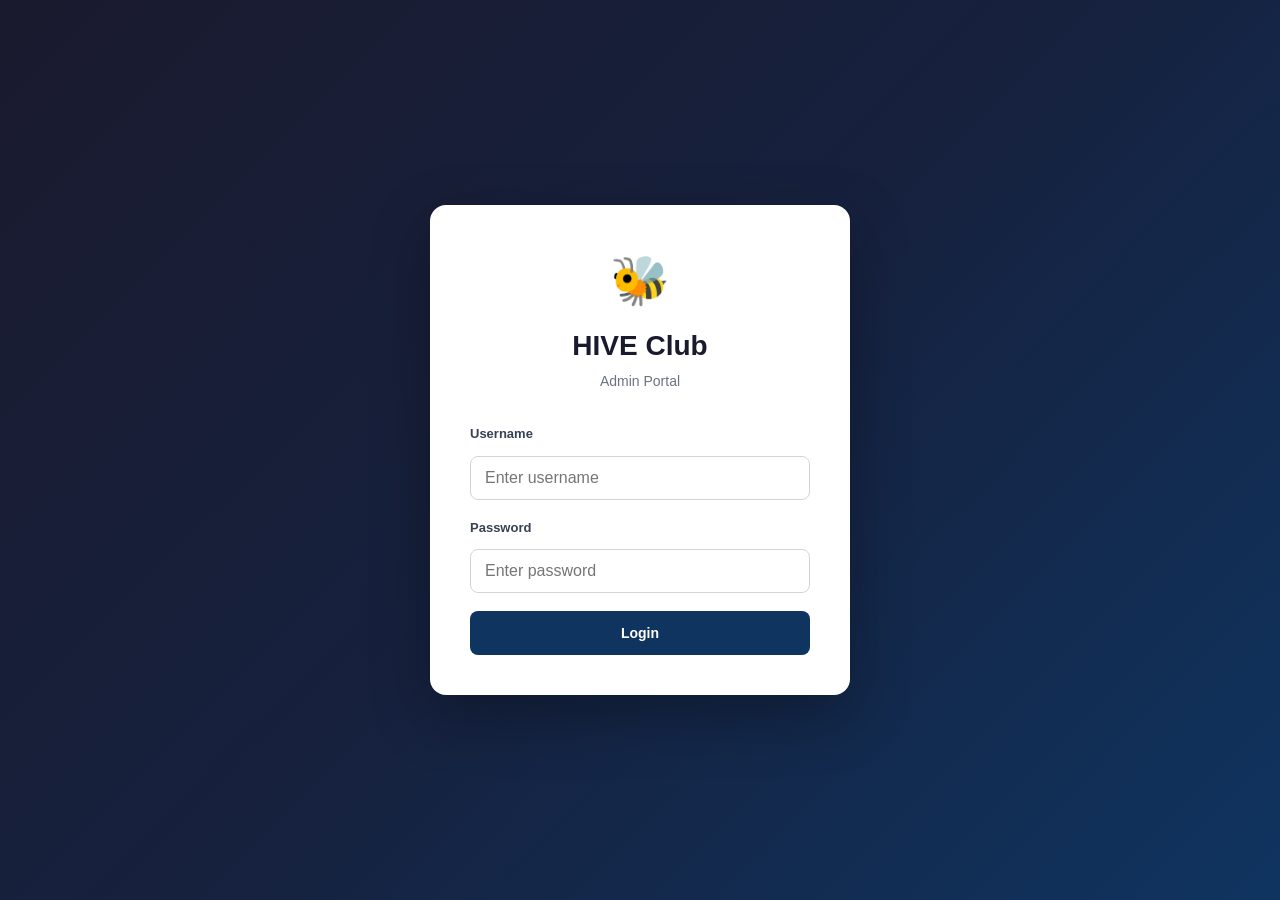
==== index.html @ 85edf95f "Add HIVE Club loyalty admin app with hours-based points multiplier and mobile responsiveness Agent-L" ====
<!DOCTYPE html>
<html lang="en">
<head>
    <meta charset="UTF-8">
    <meta name="viewport" content="width=device-width, initial-scale=1.0">
    <title>HIVE Club — Admin Login</title>
    <link rel="stylesheet" href="style.css">
</head>
<body class="login-page">
    <div class="login-wrapper">
        <div class="login-card">
            <div class="login-logo">
                <div class="logo-icon">🐝</div>
                <h1 class="login-title">HIVE Club</h1>
                <p class="login-subtitle">Admin Portal</p>
            </div>
            <form id="loginForm" class="login-form" onsubmit="handleLogin(event)">
                <div class="form-group">
                    <label for="username">Username</label>
                    <input type="text" id="username" name="username" placeholder="Enter username" autocomplete="username" required>
                </div>
                <div class="form-group">
                    <label for="password">Password</label>
                    <input type="password" id="password" name="password" placeholder="Enter password" autocomplete="current-password" required>
                </div>
                <div id="loginError" class="login-error" style="display:none;">
                    Invalid username or password.
                </div>
                <button type="submit" class="btn btn-primary btn-full">Login</button>
            </form>
        </div>
    </div>

    <script>
        const ADMIN_CREDENTIALS = {
            username: 'hive4',
            password: 'hive2026'
        };

        function handleLogin(event) {
            event.preventDefault();
            const username = document.getElementById('username').value.trim();
            const password = document.getElementById('password').value;
            const errorEl = document.getElementById('loginError');

            if (username === ADMIN_CREDENTIALS.username && password === ADMIN_CREDENTIALS.password) {
                sessionStorage.setItem('hiveAdmin', 'true');
                window.location.href = 'loyalty-admin.html';
            } else {
                errorEl.style.display = 'block';
                document.getElementById('password').value = '';
            }
        }

        // Redirect if already logged in
        if (sessionStorage.getItem('hiveAdmin') === 'true') {
            window.location.href = 'loyalty-admin.html';
        }
    </script>
</body>
</html>
---- style.css ----
/* ─── Reset & Base ────────────────────────────────────────────────────────── */
*, *::before, *::after { box-sizing: border-box; margin: 0; padding: 0; }

html { font-size: 16px; }

body {
  font-family: -apple-system, BlinkMacSystemFont, 'Segoe UI', Roboto, Oxygen, sans-serif;
  background: #f0f2f5;
  color: #1a1a2e;
  min-height: 100vh;
  line-height: 1.5;
}

/* ─── Login Page ──────────────────────────────────────────────────────────── */
.login-page {
  display: flex;
  align-items: center;
  justify-content: center;
  background: linear-gradient(135deg, #1a1a2e 0%, #16213e 50%, #0f3460 100%);
  min-height: 100vh;
  padding: 20px;
}

.login-wrapper {
  width: 100%;
  max-width: 420px;
}

.login-card {
  background: #fff;
  border-radius: 16px;
  padding: 40px;
  box-shadow: 0 20px 60px rgba(0,0,0,0.3);
}

.login-logo {
  text-align: center;
  margin-bottom: 32px;
}

.logo-icon {
  font-size: 48px;
  margin-bottom: 8px;
}

.login-title {
  font-size: 28px;
  font-weight: 700;
  color: #1a1a2e;
}

.login-subtitle {
  font-size: 14px;
  color: #6b7280;
  margin-top: 4px;
}

.login-form .form-group {
  margin-bottom: 18px;
}

.login-form label {
  display: block;
  font-size: 14px;
  font-weight: 600;
  color: #374151;
  margin-bottom: 6px;
}

.login-error {
  background: #fef2f2;
  color: #dc2626;
  border: 1px solid #fca5a5;
  border-radius: 8px;
  padding: 10px 14px;
  font-size: 14px;
  margin-bottom: 16px;
}

/* ─── Admin Header ────────────────────────────────────────────────────────── */
.admin-header {
  background: #1a1a2e;
  color: #fff;
  padding: 0 24px;
  height: 64px;
  display: flex;
  align-items: center;
  position: sticky;
  top: 0;
  z-index: 100;
  box-shadow: 0 2px 8px rgba(0,0,0,0.2);
}

.header-inner {
  width: 100%;
  max-width: 1400px;
  margin: 0 auto;
  display: flex;
  align-items: center;
  justify-content: space-between;
  gap: 16px;
}

.header-brand {
  display: flex;
  align-items: center;
  gap: 10px;
  white-space: nowrap;
}

.brand-icon { font-size: 24px; }
.brand-name { font-size: 18px; font-weight: 700; }
.brand-sub  { font-size: 13px; color: #9ca3af; }

.header-actions {
  display: flex;
  align-items: center;
  gap: 12px;
  flex: 1;
  justify-content: flex-end;
}

/* ─── Admin Main ──────────────────────────────────────────────────────────── */
.admin-page { background: #f0f2f5; }

.admin-main {
  max-width: 1400px;
  margin: 0 auto;
  padding: 28px 24px 60px;
}

/* ─── Stats Row ───────────────────────────────────────────────────────────── */
.stats-row {
  display: grid;
  grid-template-columns: repeat(4, 1fr);
  gap: 16px;
  margin-bottom: 28px;
}

.stat-card {
  background: #fff;
  border-radius: 12px;
  padding: 20px 24px;
  text-align: center;
  box-shadow: 0 1px 4px rgba(0,0,0,0.08);
  border: 1px solid #e5e7eb;
}

.stat-value {
  font-size: 28px;
  font-weight: 700;
  color: #0f3460;
  line-height: 1;
  margin-bottom: 6px;
}

.stat-label {
  font-size: 13px;
  color: #6b7280;
  font-weight: 500;
}

/* ─── Tab Navigation ─────────────────────────────────────────────────────── */
.tab-nav {
  display: flex;
  gap: 4px;
  margin-bottom: 20px;
  background: #fff;
  border-radius: 10px;
  padding: 4px;
  box-shadow: 0 1px 4px rgba(0,0,0,0.06);
  flex-wrap: wrap;
}

.tab-btn {
  flex: 1;
  min-width: 100px;
  padding: 10px 18px;
  border: none;
  background: transparent;
  border-radius: 8px;
  font-size: 14px;
  font-weight: 600;
  color: #6b7280;
  cursor: pointer;
  transition: all 0.15s;
  min-height: 44px;
}

.tab-btn:hover { background: #f3f4f6; color: #1a1a2e; }
.tab-btn.active { background: #0f3460; color: #fff; }

/* ─── Tab Content ─────────────────────────────────────────────────────────── */
.tab-content { display: none; }
.tab-content.active { display: block; }

/* ─── Section Header ─────────────────────────────────────────────────────── */
.section-header {
  display: flex;
  align-items: center;
  justify-content: space-between;
  margin-bottom: 20px;
  flex-wrap: wrap;
  gap: 12px;
}

.section-header h2 {
  font-size: 20px;
  font-weight: 700;
  color: #1a1a2e;
}

/* ─── Player Cards Grid ──────────────────────────────────────────────────── */
.players-grid {
  display: grid;
  grid-template-columns: repeat(3, 1fr);
  gap: 16px;
}

.player-card {
  background: #fff;
  border-radius: 12px;
  padding: 20px;
  display: flex;
  flex-direction: column;
  align-items: center;
  gap: 12px;
  box-shadow: 0 1px 4px rgba(0,0,0,0.08);
  border: 1px solid #e5e7eb;
  text-align: center;
  transition: box-shadow 0.15s;
}

.player-card:hover { box-shadow: 0 4px 16px rgba(0,0,0,0.12); }

.player-avatar {
  width: 72px;
  height: 72px;
  border-radius: 50%;
  background: linear-gradient(135deg, #0f3460, #e94560);
  color: #fff;
  font-size: 22px;
  font-weight: 700;
  display: flex;
  align-items: center;
  justify-content: center;
}

.player-info { width: 100%; }
.player-name  { font-size: 16px; font-weight: 700; color: #1a1a2e; margin-bottom: 2px; }
.player-phone { font-size: 13px; color: #6b7280; margin-bottom: 6px; }

.player-points {
  text-align: center;
}

.points-value {
  font-size: 28px;
  font-weight: 800;
  color: #0f3460;
  line-height: 1;
}

.points-label { font-size: 12px; color: #9ca3af; text-transform: uppercase; letter-spacing: 0.05em; }

.player-actions {
  display: flex;
  gap: 8px;
  flex-wrap: wrap;
  justify-content: center;
  width: 100%;
}

/* ─── Form Card ───────────────────────────────────────────────────────────── */
.form-card {
  background: #fff;
  border-radius: 12px;
  padding: 28px 32px;
  max-width: 680px;
  box-shadow: 0 1px 4px rgba(0,0,0,0.08);
  border: 1px solid #e5e7eb;
}

.form-card h2 {
  font-size: 20px;
  font-weight: 700;
  margin-bottom: 24px;
  color: #1a1a2e;
}

.form-row {
  display: grid;
  grid-template-columns: 1fr 1fr;
  gap: 16px;
  margin-bottom: 4px;
}

/* ─── Form Shared ─────────────────────────────────────────────────────────── */
.form-group {
  display: flex;
  flex-direction: column;
  gap: 6px;
  margin-bottom: 16px;
}

.form-group label {
  font-size: 13px;
  font-weight: 600;
  color: #374151;
}

input[type="text"],
input[type="tel"],
input[type="email"],
input[type="password"],
input[type="number"],
select,
textarea {
  width: 100%;
  min-height: 44px;
  padding: 10px 14px;
  border: 1.5px solid #d1d5db;
  border-radius: 8px;
  font-size: 16px;
  color: #1a1a2e;
  background: #fff;
  transition: border-color 0.15s, box-shadow 0.15s;
  -webkit-appearance: none;
  appearance: none;
}

input:focus, select:focus, textarea:focus {
  outline: none;
  border-color: #0f3460;
  box-shadow: 0 0 0 3px rgba(15,52,96,0.12);
}

select {
  background-image: url("data:image/svg+xml,%3Csvg xmlns='http://www.w3.org/2000/svg' width='12' height='8' viewBox='0 0 12 8'%3E%3Cpath d='M1 1l5 5 5-5' stroke='%236b7280' stroke-width='1.5' fill='none' stroke-linecap='round'/%3E%3C/svg%3E");
  background-repeat: no-repeat;
  background-position: right 12px center;
  padding-right: 36px;
}

/* ─── Buttons ─────────────────────────────────────────────────────────────── */
.btn {
  display: inline-flex;
  align-items: center;
  justify-content: center;
  min-height: 44px;
  min-width: 44px;
  padding: 10px 20px;
  border: none;
  border-radius: 8px;
  font-size: 14px;
  font-weight: 600;
  cursor: pointer;
  transition: all 0.15s;
  text-decoration: none;
  white-space: nowrap;
}

.btn-primary   { background: #0f3460; color: #fff; }
.btn-primary:hover { background: #0a2540; }

.btn-outline   { background: transparent; border: 1.5px solid #d1d5db; color: #374151; }
.btn-outline:hover { background: #f9fafb; border-color: #9ca3af; }

.btn-danger    { background: #dc2626; color: #fff; }
.btn-danger:hover { background: #b91c1c; }

.btn-sm        { min-height: 36px; padding: 6px 14px; font-size: 13px; }

.btn-full      { width: 100%; }

/* ─── Badges ──────────────────────────────────────────────────────────────── */
.badge {
  display: inline-block;
  padding: 3px 10px;
  border-radius: 99px;
  font-size: 12px;
  font-weight: 600;
  text-transform: uppercase;
  letter-spacing: 0.04em;
}

.badge-member     { background: #dbeafe; color: #1d4ed8; }
.badge-non-member { background: #f3f4f6; color: #6b7280; }

/* ─── Search Input ────────────────────────────────────────────────────────── */
.search-input {
  min-height: 40px;
  padding: 8px 14px;
  border: 1.5px solid rgba(255,255,255,0.25);
  border-radius: 8px;
  font-size: 14px;
  background: rgba(255,255,255,0.1);
  color: #fff;
  min-width: 200px;
  flex-basis: 200px;
}

.search-input::placeholder { color: rgba(255,255,255,0.5); }
.search-input:focus { outline: none; border-color: rgba(255,255,255,0.6); background: rgba(255,255,255,0.15); }

/* ─── Tables ──────────────────────────────────────────────────────────────── */
.table-scroll {
  overflow-x: auto;
  -webkit-overflow-scrolling: touch;
  border-radius: 10px;
  border: 1px solid #e5e7eb;
}

.coupon-table {
  width: 100%;
  border-collapse: collapse;
  background: #fff;
  font-size: 14px;
}

.coupon-table th {
  background: #f9fafb;
  padding: 12px 16px;
  text-align: left;
  font-weight: 600;
  color: #374151;
  border-bottom: 1px solid #e5e7eb;
  white-space: nowrap;
}

.coupon-table td {
  padding: 12px 16px;
  border-bottom: 1px solid #f3f4f6;
  color: #1a1a2e;
}

.coupon-table tr:last-child td { border-bottom: none; }
.coupon-table tr:hover td { background: #f9fafb; }

.empty-cell { text-align: center; color: #9ca3af; padding: 24px !important; }

/* ─── Modals ──────────────────────────────────────────────────────────────── */
.modal-overlay {
  position: fixed;
  inset: 0;
  background: rgba(0,0,0,0.5);
  display: flex;
  align-items: center;
  justify-content: center;
  z-index: 200;
  padding: 16px;
  overflow-y: auto;
}

.modal {
  background: #fff;
  border-radius: 16px;
  width: 100%;
  max-width: 480px;
  max-height: 90vh;
  overflow-y: auto;
  box-shadow: 0 20px 60px rgba(0,0,0,0.3);
}

.modal-wide { max-width: 720px; }

.modal-header {
  display: flex;
  align-items: center;
  justify-content: space-between;
  padding: 20px 24px 16px;
  border-bottom: 1px solid #e5e7eb;
  position: sticky;
  top: 0;
  background: #fff;
  z-index: 1;
}

.modal-header h3 { font-size: 18px; font-weight: 700; color: #1a1a2e; }

.modal-close {
  background: #f3f4f6;
  border: none;
  border-radius: 6px;
  width: 32px;
  height: 32px;
  font-size: 16px;
  cursor: pointer;
  display: flex;
  align-items: center;
  justify-content: center;
  color: #6b7280;
  transition: background 0.15s;
  min-height: unset;
  min-width: unset;
}

.modal-close:hover { background: #e5e7eb; }

.modal-body { padding: 24px; }

.modal-player-name {
  font-size: 14px;
  color: #6b7280;
  margin-bottom: 20px;
  padding: 10px 14px;
  background: #f9fafb;
  border-radius: 8px;
}

.modal-actions {
  display: flex;
  gap: 10px;
  justify-content: flex-end;
  flex-wrap: wrap;
}

/* ─── Points Preview ─────────────────────────────────────────────────────── */
.points-preview {
  display: flex;
  align-items: center;
  justify-content: space-between;
  background: #eff6ff;
  border: 1.5px solid #bfdbfe;
  border-radius: 10px;
  padding: 14px 18px;
  margin-bottom: 16px;
}

.preview-label { font-size: 14px; font-weight: 600; color: #1d4ed8; }
.preview-value { font-size: 24px; font-weight: 800; color: #1d4ed8; }

/* ─── Player Detail ──────────────────────────────────────────────────────── */
.detail-header {
  display: flex;
  align-items: flex-start;
  gap: 20px;
  margin-bottom: 24px;
  flex-wrap: wrap;
}

.detail-avatar {
  width: 80px;
  height: 80px;
  border-radius: 50%;
  background: linear-gradient(135deg, #0f3460, #e94560);
  color: #fff;
  font-size: 26px;
  font-weight: 700;
  display: flex;
  align-items: center;
  justify-content: center;
  flex-shrink: 0;
}

.detail-meta { flex: 1; min-width: 0; }
.detail-meta h2 { font-size: 20px; margin-bottom: 4px; }
.detail-meta p  { font-size: 14px; color: #6b7280; margin-bottom: 4px; }

.detail-points { text-align: right; }
.big-points { font-size: 36px; font-weight: 800; color: #0f3460; line-height: 1; }

.history-title { font-size: 15px; font-weight: 700; color: #374151; margin-bottom: 12px; }

/* ─── Misc ────────────────────────────────────────────────────────────────── */
.empty-msg {
  text-align: center;
  color: #9ca3af;
  padding: 40px;
  background: #fff;
  border-radius: 12px;
  border: 1px dashed #e5e7eb;
  font-size: 15px;
}

/* ─── Legacy dashboard styles ────────────────────────────────────────────── */
.container {
  max-width: 1200px;
  margin: 0 auto;
  padding: 0 15px;
}

.header {
  background: #f8f9fa;
  padding: 20px;
  text-align: center;
}

.footer {
  background: #343a40;
  color: white;
  padding: 10px;
  text-align: center;
}

/* ═══════════════════════════════════════════════════════════════════════════
   RESPONSIVE MEDIA QUERIES
   ═══════════════════════════════════════════════════════════════════════════ */

/* ─── 1024px — Tablet Landscape ──────────────────────────────────────────── */
@media (max-width: 1024px) {
  .players-grid {
    grid-template-columns: repeat(2, 1fr);
  }

  .stats-row {
    grid-template-columns: repeat(2, 1fr);
  }

  .admin-main {
    padding: 20px 20px 50px;
  }

  .detail-avatar { width: 64px; height: 64px; font-size: 20px; }
  .big-points { font-size: 28px; }
}

/* ─── 768px — Tablet Portrait ────────────────────────────────────────────── */
@media (max-width: 768px) {
  .players-grid {
    grid-template-columns: repeat(2, 1fr);
    gap: 12px;
  }

  .stats-row {
    grid-template-columns: repeat(2, 1fr);
    gap: 12px;
    margin-bottom: 20px;
  }

  .admin-main {
    padding: 16px 16px 48px;
  }

  .form-row {
    grid-template-columns: 1fr;
    gap: 0;
  }

  .form-card {
    padding: 20px;
    max-width: 100%;
  }

  .header-inner { flex-wrap: wrap; gap: 10px; }
  .header-actions { justify-content: flex-start; width: 100%; }
  .search-input { flex: 1; min-width: 0; }

  .admin-header { height: auto; padding: 12px 16px; }

  .modal { max-width: 90vw; }
  .modal-body { padding: 16px; }

  .section-header h2 { font-size: 18px; }
}

/* ─── 480px — Large Mobile ───────────────────────────────────────────────── */
@media (max-width: 480px) {
  .players-grid {
    grid-template-columns: 1fr;
    gap: 12px;
  }

  .stats-row {
    grid-template-columns: repeat(2, 1fr);
    gap: 10px;
  }

  .stat-card { padding: 14px 12px; }
  .stat-value { font-size: 22px; }
  .stat-label { font-size: 12px; }

  .login-card { padding: 28px 20px; }
  .login-title { font-size: 24px; }
  .logo-icon { font-size: 40px; }

  .admin-main { padding: 12px 12px 44px; }

  .brand-sub { display: none; }

  .tab-btn { font-size: 13px; padding: 9px 10px; }

  .form-card { padding: 16px; }

  .modal {
    max-width: 100%;
    width: 100%;
    border-radius: 16px 16px 0 0;
    margin-top: auto;
    max-height: 95vh;
  }

  .modal-overlay {
    align-items: flex-end;
    padding: 0;
  }

  .modal-header { padding: 16px 16px 12px; }
  .modal-body   { padding: 14px 16px 24px; }

  .modal-actions { flex-direction: column-reverse; }
  .modal-actions .btn { width: 100%; }

  .player-card { padding: 16px 12px; }
  .player-avatar { width: 56px; height: 56px; font-size: 18px; }
  .points-value { font-size: 24px; }

  .btn { min-height: 44px; }
  .btn-full { width: 100%; }

  input[type="text"],
  input[type="tel"],
  input[type="email"],
  input[type="password"],
  input[type="number"],
  select {
    font-size: 16px; /* prevent iOS zoom */
    padding: 12px 14px;
    min-height: 48px;
  }

  .section-header {
    flex-direction: column;
    align-items: flex-start;
  }

  .section-header .btn { width: 100%; justify-content: center; }

  .header-actions { flex-direction: column; align-items: stretch; }
  .header-actions .btn { width: 100%; }

  .coupon-table th,
  .coupon-table td { padding: 10px 10px; font-size: 13px; }

  .detail-header { flex-direction: column; align-items: center; text-align: center; }
  .detail-meta { text-align: center; }
  .detail-points { text-align: center; }

  .form-group { margin-bottom: 14px; }
}

/* ─── 320px — Small Mobile ───────────────────────────────────────────────── */
@media (max-width: 320px) {
  .players-grid { grid-template-columns: 1fr; }
  .stats-row { grid-template-columns: 1fr; }
  .tab-nav { gap: 2px; }
  .tab-btn { font-size: 12px; padding: 8px 8px; min-width: 72px; }
  .login-card { padding: 20px 14px; }
  .brand-name { font-size: 15px; }
  .admin-main { padding: 10px 10px 40px; }

  .stat-value { font-size: 20px; }

  .coupon-table th,
  .coupon-table td { padding: 8px 8px; font-size: 12px; }
}
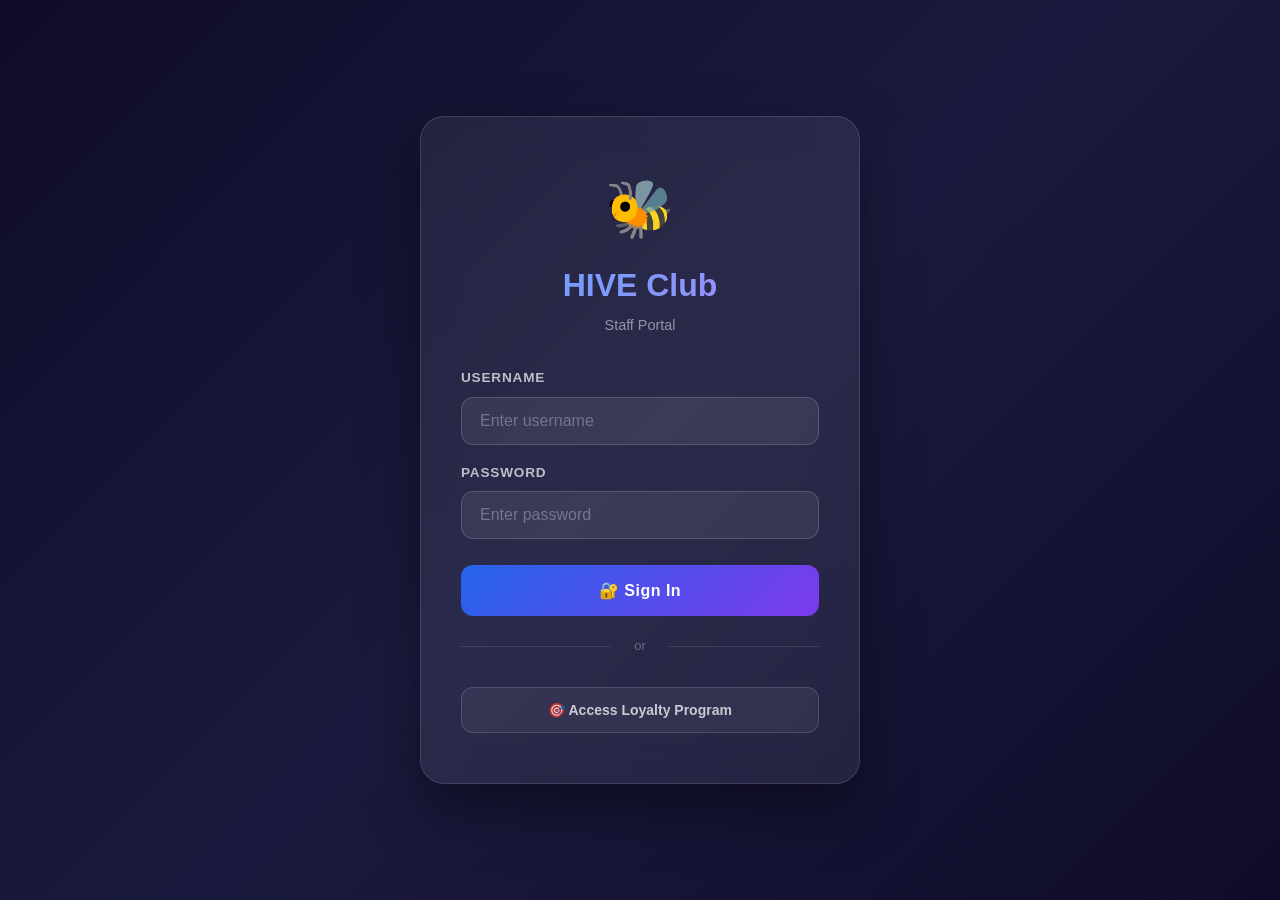
==== commit 6007b344: "Create complete HIVE Club loyalty application - index.html: Login page with hive4/hive2026 credentia" ====
--- a/index.html
+++ b/index.html
@@ -1,61 +1,235 @@
 <!DOCTYPE html>
 <html lang="en">
 <head>
-    <meta charset="UTF-8">
-    <meta name="viewport" content="width=device-width, initial-scale=1.0">
-    <title>HIVE Club — Admin Login</title>
-    <link rel="stylesheet" href="style.css">
+  <meta charset="UTF-8">
+  <meta name="viewport" content="width=device-width, initial-scale=1.0, maximum-scale=1.0">
+  <title>HIVE Club – Staff Login</title>
+  <link rel="stylesheet" href="style.css">
+  <style>
+    /* Login-specific styles */
+    .login-wrapper {
+      min-height: 100vh;
+      display: flex;
+      align-items: center;
+      justify-content: center;
+      padding: 20px;
+    }
+    .login-card {
+      background: rgba(255,255,255,0.07);
+      backdrop-filter: blur(20px);
+      border: 1px solid rgba(255,255,255,0.12);
+      border-radius: 24px;
+      padding: 50px 40px;
+      width: 100%;
+      max-width: 440px;
+      box-shadow: 0 25px 60px rgba(0,0,0,0.4);
+    }
+    .login-logo {
+      text-align: center;
+      margin-bottom: 32px;
+    }
+    .login-logo .hive-icon {
+      font-size: 56px;
+      display: block;
+      margin-bottom: 10px;
+    }
+    .login-logo h1 {
+      font-size: 2rem;
+      font-weight: 800;
+      background: linear-gradient(135deg, #60a5fa, #a78bfa);
+      -webkit-background-clip: text;
+      -webkit-text-fill-color: transparent;
+      background-clip: text;
+      margin: 0;
+    }
+    .login-logo p {
+      color: rgba(255,255,255,0.5);
+      font-size: 0.9rem;
+      margin-top: 6px;
+    }
+    .login-form .form-group {
+      margin-bottom: 18px;
+    }
+    .login-form label {
+      display: block;
+      color: rgba(255,255,255,0.7);
+      font-size: 0.85rem;
+      font-weight: 600;
+      margin-bottom: 8px;
+      text-transform: uppercase;
+      letter-spacing: 0.8px;
+    }
+    .login-form input {
+      width: 100%;
+      padding: 14px 18px;
+      background: rgba(255,255,255,0.08);
+      border: 1px solid rgba(255,255,255,0.15);
+      border-radius: 12px;
+      color: white;
+      font-size: 16px;
+      transition: border-color 0.2s, box-shadow 0.2s;
+      box-sizing: border-box;
+    }
+    .login-form input:focus {
+      outline: none;
+      border-color: #60a5fa;
+      box-shadow: 0 0 0 3px rgba(96,165,250,0.15);
+    }
+    .login-form input::placeholder {
+      color: rgba(255,255,255,0.3);
+    }
+    .btn-login {
+      width: 100%;
+      padding: 16px;
+      background: linear-gradient(135deg, #2563eb, #7c3aed);
+      color: white;
+      border: none;
+      border-radius: 12px;
+      font-size: 16px;
+      font-weight: 700;
+      cursor: pointer;
+      transition: opacity 0.2s, transform 0.15s;
+      margin-top: 8px;
+      letter-spacing: 0.5px;
+    }
+    .btn-login:hover { opacity: 0.92; transform: translateY(-1px); }
+    .btn-login:active { transform: translateY(0); }
+    .btn-loyalty-access {
+      width: 100%;
+      padding: 14px;
+      background: rgba(255,255,255,0.06);
+      color: rgba(255,255,255,0.75);
+      border: 1px solid rgba(255,255,255,0.15);
+      border-radius: 12px;
+      font-size: 14px;
+      font-weight: 600;
+      cursor: pointer;
+      transition: background 0.2s;
+      margin-top: 12px;
+    }
+    .btn-loyalty-access:hover { background: rgba(255,255,255,0.12); }
+    .error-msg {
+      display: none;
+      color: #f87171;
+      font-size: 13px;
+      margin-top: 10px;
+      padding: 10px 14px;
+      background: rgba(248,113,113,0.12);
+      border-radius: 8px;
+      border: 1px solid rgba(248,113,113,0.25);
+    }
+    .divider {
+      text-align: center;
+      margin: 20px 0;
+      color: rgba(255,255,255,0.3);
+      font-size: 13px;
+      position: relative;
+    }
+    .divider::before, .divider::after {
+      content: "";
+      position: absolute;
+      top: 50%;
+      width: 42%;
+      height: 1px;
+      background: rgba(255,255,255,0.12);
+    }
+    .divider::before { left: 0; }
+    .divider::after { right: 0; }
+    @media (max-width: 480px) {
+      .login-card {
+        padding: 36px 24px;
+        border-radius: 20px;
+      }
+    }
+  </style>
 </head>
-<body class="login-page">
-    <div class="login-wrapper">
-        <div class="login-card">
-            <div class="login-logo">
-                <div class="logo-icon">🐝</div>
-                <h1 class="login-title">HIVE Club</h1>
-                <p class="login-subtitle">Admin Portal</p>
-            </div>
-            <form id="loginForm" class="login-form" onsubmit="handleLogin(event)">
-                <div class="form-group">
-                    <label for="username">Username</label>
-                    <input type="text" id="username" name="username" placeholder="Enter username" autocomplete="username" required>
-                </div>
-                <div class="form-group">
-                    <label for="password">Password</label>
-                    <input type="password" id="password" name="password" placeholder="Enter password" autocomplete="current-password" required>
-                </div>
-                <div id="loginError" class="login-error" style="display:none;">
-                    Invalid username or password.
-                </div>
-                <button type="submit" class="btn btn-primary btn-full">Login</button>
-            </form>
+<body>
+  <div class="login-wrapper">
+    <div class="login-card">
+      <div class="login-logo">
+        <span class="hive-icon">🐝</span>
+        <h1>HIVE Club</h1>
+        <p>Staff Portal</p>
+      </div>
+
+      <form class="login-form" id="loginForm" onsubmit="handleAdminLogin(event)">
+        <div class="form-group">
+          <label for="username">Username</label>
+          <input type="text" id="username" placeholder="Enter username" autocomplete="username" required>
         </div>
+        <div class="form-group">
+          <label for="password">Password</label>
+          <input type="password" id="password" placeholder="Enter password" autocomplete="current-password" required>
+        </div>
+        <div class="error-msg" id="errorMessage"></div>
+        <button type="submit" class="btn-login">🔐 Sign In</button>
+      </form>
+
+      <div class="divider">or</div>
+      <button class="btn-loyalty-access" onclick="goToPublicLoyalty()">
+        🎯 Access Loyalty Program
+      </button>
     </div>
-
-    <script>
-        const ADMIN_CREDENTIALS = {
-            username: 'hive4',
-            password: 'hive2026'
-        };
-
-        function handleLogin(event) {
-            event.preventDefault();
-            const username = document.getElementById('username').value.trim();
-            const password = document.getElementById('password').value;
-            const errorEl = document.getElementById('loginError');
-
-            if (username === ADMIN_CREDENTIALS.username && password === ADMIN_CREDENTIALS.password) {
-                sessionStorage.setItem('hiveAdmin', 'true');
-                window.location.href = 'loyalty-admin.html';
-            } else {
-                errorEl.style.display = 'block';
-                document.getElementById('password').value = '';
-            }
-        }
-
-        // Redirect if already logged in
-        if (sessionStorage.getItem('hiveAdmin') === 'true') {
-            window.location.href = 'loyalty-admin.html';
-        }
-    </script>
+  </div>
+
+  <script>
+    const ADMIN_CREDENTIALS = {
+      "hive4": "hive2026"
+    };
+
+    const SESSION_TIMEOUT = 8 * 60 * 60 * 1000; // 8 hours
+
+    window.addEventListener("load", function () {
+      const token = sessionStorage.getItem("adminToken");
+      if (token && isTokenValid(token)) {
+        window.location.href = "dashboard-select.html";
+      }
+    });
+
+    function handleAdminLogin(event) {
+      event.preventDefault();
+      const username = document.getElementById("username").value.trim();
+      const password = document.getElementById("password").value;
+      const errorMsg = document.getElementById("errorMessage");
+
+      if (!username || !password) {
+        errorMsg.textContent = "❌ Please enter username and password";
+        errorMsg.style.display = "block";
+        return;
+      }
+
+      if (ADMIN_CREDENTIALS[username] === password) {
+        const token = generateToken(username);
+        sessionStorage.setItem("adminToken", token);
+        errorMsg.style.display = "none";
+        window.location.href = "dashboard-select.html";
+      } else {
+        errorMsg.textContent = "❌ Invalid username or password";
+        errorMsg.style.display = "block";
+        document.getElementById("password").value = "";
+        document.getElementById("password").focus();
+      }
+    }
+
+    function goToPublicLoyalty() {
+      sessionStorage.removeItem("adminToken");
+      window.location.href = "loyalty.html";
+    }
+
+    function generateToken(username) {
+      return btoa(username + ":" + Date.now());
+    }
+
+    function isTokenValid(token) {
+      try {
+        const data = atob(token);
+        const parts = data.split(":");
+        const timestamp = parseInt(parts[1]);
+        return (Date.now() - timestamp) < SESSION_TIMEOUT;
+      } catch (e) {
+        return false;
+      }
+    }
+  </script>
 </body>
 </html>
--- a/style.css
+++ b/style.css
@@ -1,756 +1,1160 @@
-/* ─── Reset & Base ────────────────────────────────────────────────────────── */
-*, *::before, *::after { box-sizing: border-box; margin: 0; padding: 0; }
-
-html { font-size: 16px; }
+/* ============================================================
+   HIVE Club – Global Styles
+   ============================================================ */
+
+/* ── Reset & Base ──────────────────────────────────────────── */
+*, *::before, *::after {
+  box-sizing: border-box;
+  margin: 0;
+  padding: 0;
+}
+
+html {
+  scroll-behavior: smooth;
+  -webkit-text-size-adjust: 100%;
+}
 
 body {
-  font-family: -apple-system, BlinkMacSystemFont, 'Segoe UI', Roboto, Oxygen, sans-serif;
-  background: #f0f2f5;
-  color: #1a1a2e;
+  font-family: -apple-system, BlinkMacSystemFont, "Segoe UI", Roboto, "Helvetica Neue", Arial, sans-serif;
+  background: linear-gradient(135deg, #0f0c29 0%, #1a1a3e 50%, #0f0c29 100%);
+  background-attachment: fixed;
+  color: #ffffff;
   min-height: 100vh;
   line-height: 1.5;
-}
-
-/* ─── Login Page ──────────────────────────────────────────────────────────── */
-.login-page {
-  display: flex;
-  align-items: center;
-  justify-content: center;
-  background: linear-gradient(135deg, #1a1a2e 0%, #16213e 50%, #0f3460 100%);
-  min-height: 100vh;
-  padding: 20px;
-}
-
-.login-wrapper {
-  width: 100%;
-  max-width: 420px;
-}
-
-.login-card {
-  background: #fff;
-  border-radius: 16px;
-  padding: 40px;
-  box-shadow: 0 20px 60px rgba(0,0,0,0.3);
-}
-
-.login-logo {
+  -webkit-font-smoothing: antialiased;
+}
+
+/* ── Container ─────────────────────────────────────────────── */
+.container {
+  max-width: 1100px;
+  margin: 0 auto;
+  padding: 40px 24px;
+}
+
+/* ── Typography ────────────────────────────────────────────── */
+h1 { font-size: 2.2rem; font-weight: 800; }
+h2 { font-size: 1.6rem; font-weight: 700; }
+h3 { font-size: 1.2rem; font-weight: 600; }
+h4 { font-size: 1rem;   font-weight: 600; }
+
+/* ── Loading text ──────────────────────────────────────────── */
+.loading-text {
+  color: rgba(255,255,255,0.4);
   text-align: center;
-  margin-bottom: 32px;
-}
-
-.logo-icon {
-  font-size: 48px;
-  margin-bottom: 8px;
-}
-
-.login-title {
-  font-size: 28px;
-  font-weight: 700;
-  color: #1a1a2e;
-}
-
-.login-subtitle {
-  font-size: 14px;
-  color: #6b7280;
-  margin-top: 4px;
-}
-
-.login-form .form-group {
-  margin-bottom: 18px;
-}
-
-.login-form label {
-  display: block;
-  font-size: 14px;
-  font-weight: 600;
-  color: #374151;
-  margin-bottom: 6px;
-}
-
-.login-error {
-  background: #fef2f2;
-  color: #dc2626;
-  border: 1px solid #fca5a5;
-  border-radius: 8px;
-  padding: 10px 14px;
-  font-size: 14px;
-  margin-bottom: 16px;
-}
-
-/* ─── Admin Header ────────────────────────────────────────────────────────── */
-.admin-header {
-  background: #1a1a2e;
-  color: #fff;
-  padding: 0 24px;
-  height: 64px;
-  display: flex;
-  align-items: center;
+  padding: 24px;
+  font-size: 0.95rem;
+}
+
+/* ============================================================
+   HEADERS
+   ============================================================ */
+
+.admin-header,
+.loyalty-header {
+  background: rgba(255,255,255,0.05);
+  border-bottom: 1px solid rgba(255,255,255,0.1);
+  backdrop-filter: blur(12px);
   position: sticky;
   top: 0;
   z-index: 100;
-  box-shadow: 0 2px 8px rgba(0,0,0,0.2);
-}
-
-.header-inner {
-  width: 100%;
-  max-width: 1400px;
+}
+
+.admin-header-inner,
+.loyalty-header-inner {
+  max-width: 1100px;
   margin: 0 auto;
+  padding: 14px 24px;
   display: flex;
   align-items: center;
   justify-content: space-between;
   gap: 16px;
 }
 
-.header-brand {
-  display: flex;
-  align-items: center;
-  gap: 10px;
+.admin-header-left,
+.loyalty-header-brand {
+  display: flex;
+  align-items: center;
+  gap: 12px;
+}
+
+.admin-header-left h1,
+.loyalty-header-brand h1 {
+  font-size: 1.4rem;
+  font-weight: 800;
+  background: linear-gradient(135deg, #60a5fa, #a78bfa);
+  -webkit-background-clip: text;
+  -webkit-text-fill-color: transparent;
+  background-clip: text;
+}
+
+.btn-logout-sm,
+.btn-admin-login {
+  padding: 9px 18px;
+  background: rgba(255,255,255,0.08);
+  color: rgba(255,255,255,0.8);
+  border: 1px solid rgba(255,255,255,0.15);
+  border-radius: 10px;
+  font-size: 13px;
+  font-weight: 600;
+  cursor: pointer;
+  transition: background 0.2s;
   white-space: nowrap;
 }
 
-.brand-icon { font-size: 24px; }
-.brand-name { font-size: 18px; font-weight: 700; }
-.brand-sub  { font-size: 13px; color: #9ca3af; }
-
-.header-actions {
-  display: flex;
-  align-items: center;
-  gap: 12px;
-  flex: 1;
-  justify-content: flex-end;
-}
-
-/* ─── Admin Main ──────────────────────────────────────────────────────────── */
-.admin-page { background: #f0f2f5; }
-
-.admin-main {
-  max-width: 1400px;
-  margin: 0 auto;
-  padding: 28px 24px 60px;
-}
-
-/* ─── Stats Row ───────────────────────────────────────────────────────────── */
-.stats-row {
+.btn-logout-sm:hover,
+.btn-admin-login:hover {
+  background: rgba(255,255,255,0.15);
+}
+
+/* ============================================================
+   SECTION CARDS
+   ============================================================ */
+
+.section-card {
+  background: rgba(255,255,255,0.05);
+  border: 1px solid rgba(255,255,255,0.1);
+  border-radius: 20px;
+  padding: 30px 28px;
+  margin-bottom: 28px;
+}
+
+.section-title {
+  font-size: 1.3rem;
+  font-weight: 700;
+  margin-bottom: 22px;
+  color: #e2e8f0;
+}
+
+.section-title-row {
+  display: flex;
+  align-items: center;
+  justify-content: space-between;
+  gap: 16px;
+  margin-bottom: 22px;
+  flex-wrap: wrap;
+}
+
+.section-title-row .section-title {
+  margin-bottom: 0;
+}
+
+/* ============================================================
+   STATS DASHBOARD
+   ============================================================ */
+
+.stats-dashboard {
   display: grid;
   grid-template-columns: repeat(4, 1fr);
   gap: 16px;
   margin-bottom: 28px;
 }
 
-.stat-card {
-  background: #fff;
+.stat-card-dash {
+  background: rgba(255,255,255,0.06);
+  border: 1px solid rgba(255,255,255,0.1);
+  border-radius: 16px;
+  padding: 22px 18px;
+  text-align: center;
+}
+
+.stat-icon { font-size: 28px; margin-bottom: 8px; }
+.stat-label { font-size: 0.75rem; color: rgba(255,255,255,0.5); text-transform: uppercase; letter-spacing: 0.8px; margin-bottom: 4px; }
+.stat-value { font-size: 2rem; font-weight: 800; color: #60a5fa; }
+
+/* ============================================================
+   FORMS & INPUTS
+   ============================================================ */
+
+.form-input,
+.form-select,
+.search-input {
+  padding: 13px 16px;
+  background: rgba(255,255,255,0.08);
+  border: 1px solid rgba(255,255,255,0.15);
   border-radius: 12px;
-  padding: 20px 24px;
-  text-align: center;
-  box-shadow: 0 1px 4px rgba(0,0,0,0.08);
-  border: 1px solid #e5e7eb;
-}
-
-.stat-value {
-  font-size: 28px;
+  color: white;
+  font-size: 15px;
+  transition: border-color 0.2s, box-shadow 0.2s;
+  min-height: 46px;
+}
+
+.form-input:focus,
+.form-select:focus,
+.search-input:focus {
+  outline: none;
+  border-color: #60a5fa;
+  box-shadow: 0 0 0 3px rgba(96,165,250,0.15);
+}
+
+.form-input::placeholder,
+.search-input::placeholder {
+  color: rgba(255,255,255,0.35);
+}
+
+.form-select option {
+  background: #1a1a3e;
+  color: white;
+}
+
+/* ── Add Player Form ────────────────────────────────────────── */
+.add-player-form {
+  display: flex;
+  gap: 12px;
+  flex-wrap: wrap;
+}
+
+.add-player-form .form-input {
+  flex: 1;
+  min-width: 200px;
+}
+
+/* ── Search Box ─────────────────────────────────────────────── */
+.search-section {
+  margin-bottom: 28px;
+}
+
+.search-box {
+  display: flex;
+  gap: 12px;
+  align-items: stretch;
+}
+
+.search-input {
+  flex: 1;
+}
+
+/* ── Buttons ────────────────────────────────────────────────── */
+button {
+  cursor: pointer;
+  font-family: inherit;
+  transition: opacity 0.2s, transform 0.15s, background 0.2s;
+}
+
+.btn-add-player,
+.search-btn {
+  padding: 13px 24px;
+  background: linear-gradient(135deg, #2563eb, #7c3aed);
+  color: white;
+  border: none;
+  border-radius: 12px;
+  font-size: 15px;
   font-weight: 700;
-  color: #0f3460;
-  line-height: 1;
-  margin-bottom: 6px;
-}
-
-.stat-label {
-  font-size: 13px;
-  color: #6b7280;
-  font-weight: 500;
-}
-
-/* ─── Tab Navigation ─────────────────────────────────────────────────────── */
-.tab-nav {
-  display: flex;
-  gap: 4px;
-  margin-bottom: 20px;
-  background: #fff;
-  border-radius: 10px;
-  padding: 4px;
-  box-shadow: 0 1px 4px rgba(0,0,0,0.06);
-  flex-wrap: wrap;
-}
-
-.tab-btn {
-  flex: 1;
-  min-width: 100px;
-  padding: 10px 18px;
-  border: none;
-  background: transparent;
-  border-radius: 8px;
-  font-size: 14px;
-  font-weight: 600;
-  color: #6b7280;
-  cursor: pointer;
-  transition: all 0.15s;
-  min-height: 44px;
-}
-
-.tab-btn:hover { background: #f3f4f6; color: #1a1a2e; }
-.tab-btn.active { background: #0f3460; color: #fff; }
-
-/* ─── Tab Content ─────────────────────────────────────────────────────────── */
-.tab-content { display: none; }
-.tab-content.active { display: block; }
-
-/* ─── Section Header ─────────────────────────────────────────────────────── */
-.section-header {
-  display: flex;
-  align-items: center;
-  justify-content: space-between;
-  margin-bottom: 20px;
-  flex-wrap: wrap;
-  gap: 12px;
-}
-
-.section-header h2 {
-  font-size: 20px;
-  font-weight: 700;
-  color: #1a1a2e;
-}
-
-/* ─── Player Cards Grid ──────────────────────────────────────────────────── */
+  white-space: nowrap;
+  min-height: 46px;
+}
+
+.btn-add-player:hover,
+.search-btn:hover {
+  opacity: 0.88;
+  transform: translateY(-1px);
+}
+
+/* ============================================================
+   PLAYER CARDS – ADMIN
+   ============================================================ */
+
 .players-grid {
   display: grid;
   grid-template-columns: repeat(3, 1fr);
+  gap: 20px;
+}
+
+.player-card-admin {
+  background: rgba(255,255,255,0.06);
+  border: 1px solid rgba(255,255,255,0.1);
+  border-radius: 18px;
+  padding: 22px 18px;
+  display: flex;
+  flex-direction: column;
   gap: 16px;
-}
-
-.player-card {
-  background: #fff;
-  border-radius: 12px;
-  padding: 20px;
-  display: flex;
-  flex-direction: column;
-  align-items: center;
-  gap: 12px;
-  box-shadow: 0 1px 4px rgba(0,0,0,0.08);
-  border: 1px solid #e5e7eb;
-  text-align: center;
-  transition: box-shadow 0.15s;
-}
-
-.player-card:hover { box-shadow: 0 4px 16px rgba(0,0,0,0.12); }
-
-.player-avatar {
-  width: 72px;
-  height: 72px;
+  transition: border-color 0.2s;
+}
+
+.player-card-admin:hover {
+  border-color: rgba(96,165,250,0.3);
+}
+
+/* Top section with avatar + info */
+.player-card-top {
+  display: flex;
+  align-items: center;
+  gap: 14px;
+}
+
+.admin-avatar {
+  width: 54px;
+  height: 54px;
   border-radius: 50%;
-  background: linear-gradient(135deg, #0f3460, #e94560);
-  color: #fff;
-  font-size: 22px;
-  font-weight: 700;
+  object-fit: cover;
+  flex-shrink: 0;
+}
+
+.admin-avatar-placeholder {
+  width: 54px;
+  height: 54px;
+  border-radius: 50%;
+  background: linear-gradient(135deg, #2563eb, #7c3aed);
   display: flex;
   align-items: center;
   justify-content: center;
-}
-
-.player-info { width: 100%; }
-.player-name  { font-size: 16px; font-weight: 700; color: #1a1a2e; margin-bottom: 2px; }
-.player-phone { font-size: 13px; color: #6b7280; margin-bottom: 6px; }
-
-.player-points {
-  text-align: center;
-}
-
-.points-value {
-  font-size: 28px;
-  font-weight: 800;
-  color: #0f3460;
-  line-height: 1;
-}
-
-.points-label { font-size: 12px; color: #9ca3af; text-transform: uppercase; letter-spacing: 0.05em; }
-
-.player-actions {
-  display: flex;
-  gap: 8px;
-  flex-wrap: wrap;
-  justify-content: center;
-  width: 100%;
-}
-
-/* ─── Form Card ───────────────────────────────────────────────────────────── */
-.form-card {
-  background: #fff;
-  border-radius: 12px;
-  padding: 28px 32px;
-  max-width: 680px;
-  box-shadow: 0 1px 4px rgba(0,0,0,0.08);
-  border: 1px solid #e5e7eb;
-}
-
-.form-card h2 {
   font-size: 20px;
   font-weight: 700;
-  margin-bottom: 24px;
-  color: #1a1a2e;
-}
-
-.form-row {
-  display: grid;
-  grid-template-columns: 1fr 1fr;
-  gap: 16px;
-  margin-bottom: 4px;
-}
-
-/* ─── Form Shared ─────────────────────────────────────────────────────────── */
-.form-group {
+  flex-shrink: 0;
+}
+
+.player-card-info {
+  flex: 1;
+  min-width: 0;
+}
+
+.player-card-name {
+  font-size: 1rem;
+  font-weight: 700;
+  color: #e2e8f0;
+  white-space: nowrap;
+  overflow: hidden;
+  text-overflow: ellipsis;
+}
+
+.player-card-pts {
+  font-size: 0.9rem;
+  color: #60a5fa;
+  font-weight: 600;
+  margin-top: 2px;
+}
+
+.player-card-redeem {
+  font-size: 0.75rem;
+  color: rgba(255,255,255,0.45);
+  margin-top: 1px;
+}
+
+/* Points form inside admin card */
+.points-form {
   display: flex;
   flex-direction: column;
-  gap: 6px;
-  margin-bottom: 16px;
-}
-
-.form-group label {
+  gap: 10px;
+}
+
+.points-form-row {
+  display: flex;
+  gap: 10px;
+  flex-wrap: wrap;
+}
+
+.input-group {
+  display: flex;
+  flex-direction: column;
+  gap: 5px;
+  flex: 1;
+  min-width: 100px;
+}
+
+.input-group label {
+  font-size: 0.72rem;
+  color: rgba(255,255,255,0.5);
+  text-transform: uppercase;
+  letter-spacing: 0.6px;
+}
+
+.hours-group {
+  max-width: 110px;
+}
+
+.form-input-sm {
+  padding: 10px 12px;
+  background: rgba(255,255,255,0.08);
+  border: 1px solid rgba(255,255,255,0.15);
+  border-radius: 10px;
+  color: white;
+  font-size: 14px;
+  min-height: 40px;
+  width: 100%;
+}
+
+.form-input-sm:focus {
+  outline: none;
+  border-color: #60a5fa;
+}
+
+.form-select {
+  width: 100%;
+}
+
+.points-preview {
+  font-size: 0.82rem;
+  color: rgba(255,255,255,0.4);
+  padding: 8px 12px;
+  background: rgba(255,255,255,0.04);
+  border-radius: 8px;
+  min-height: 36px;
+  display: flex;
+  align-items: center;
+}
+
+.points-preview.active {
+  color: #86efac;
+  background: rgba(134,239,172,0.08);
+  border: 1px solid rgba(134,239,172,0.15);
+}
+
+.btn-add-pts {
+  padding: 11px 16px;
+  background: linear-gradient(135deg, #2563eb, #7c3aed);
+  color: white;
+  border: none;
+  border-radius: 10px;
+  font-size: 14px;
+  font-weight: 700;
+  min-height: 42px;
+}
+
+.btn-add-pts:hover {
+  opacity: 0.88;
+}
+
+/* Delete button */
+.btn-delete-player {
+  padding: 9px 14px;
+  background: rgba(239,68,68,0.1);
+  color: #f87171;
+  border: 1px solid rgba(239,68,68,0.2);
+  border-radius: 10px;
   font-size: 13px;
   font-weight: 600;
-  color: #374151;
-}
-
-input[type="text"],
-input[type="tel"],
-input[type="email"],
-input[type="password"],
-input[type="number"],
-select,
-textarea {
   width: 100%;
-  min-height: 44px;
-  padding: 10px 14px;
-  border: 1.5px solid #d1d5db;
-  border-radius: 8px;
-  font-size: 16px;
-  color: #1a1a2e;
-  background: #fff;
-  transition: border-color 0.15s, box-shadow 0.15s;
-  -webkit-appearance: none;
-  appearance: none;
-}
-
-input:focus, select:focus, textarea:focus {
-  outline: none;
-  border-color: #0f3460;
-  box-shadow: 0 0 0 3px rgba(15,52,96,0.12);
-}
-
-select {
-  background-image: url("data:image/svg+xml,%3Csvg xmlns='http://www.w3.org/2000/svg' width='12' height='8' viewBox='0 0 12 8'%3E%3Cpath d='M1 1l5 5 5-5' stroke='%236b7280' stroke-width='1.5' fill='none' stroke-linecap='round'/%3E%3C/svg%3E");
-  background-repeat: no-repeat;
-  background-position: right 12px center;
-  padding-right: 36px;
-}
-
-/* ─── Buttons ─────────────────────────────────────────────────────────────── */
-.btn {
-  display: inline-flex;
+  min-height: 38px;
+}
+
+.btn-delete-player:hover {
+  background: rgba(239,68,68,0.2);
+}
+
+/* ============================================================
+   PLAYER CARD – LOYALTY (public)
+   ============================================================ */
+
+.player-card {
+  background: rgba(255,255,255,0.05);
+  border: 1px solid rgba(255,255,255,0.1);
+  border-radius: 24px;
+  padding: 40px 32px;
+  max-width: 640px;
+  margin: 0 auto 28px;
+  text-align: center;
+}
+
+/* ── Avatar ─────────────────────────────────────────────────── */
+.avatar-container {
+  position: relative;
+  width: 160px;
+  height: 160px;
+  margin: 0 auto 20px;
+}
+
+.progress-ring-svg {
+  position: absolute;
+  top: 0; left: 0;
+  width: 160px;
+  height: 160px;
+  transform: rotate(-90deg);
+}
+
+.progress-ring-bg {
+  fill: none;
+  stroke: rgba(255,255,255,0.08);
+  stroke-width: 5;
+}
+
+.progress-ring-fill {
+  fill: none;
+  stroke: #ffd700;
+  stroke-width: 5;
+  stroke-linecap: round;
+  transition: stroke-dashoffset 0.8s ease, stroke 0.4s;
+}
+
+.avatar-inner {
+  position: absolute;
+  top: 50%;
+  left: 50%;
+  transform: translate(-50%, -50%);
+  width: 130px;
+  height: 130px;
+  border-radius: 50%;
+  overflow: hidden;
+}
+
+.avatar-placeholder {
+  width: 100%;
+  height: 100%;
+  background: linear-gradient(135deg, #2563eb, #7c3aed);
+  display: flex;
   align-items: center;
   justify-content: center;
-  min-height: 44px;
-  min-width: 44px;
-  padding: 10px 20px;
+  font-size: 52px;
+  font-weight: 700;
+  border-radius: 50%;
+}
+
+.avatar-img {
+  width: 100%;
+  height: 100%;
+  object-fit: cover;
+  border-radius: 50%;
+}
+
+.camera-btn {
+  position: absolute;
+  bottom: 4px;
+  right: 4px;
+  width: 34px;
+  height: 34px;
+  background: rgba(255,255,255,0.15);
+  border: 2px solid rgba(255,255,255,0.3);
+  border-radius: 50%;
+  display: flex;
+  align-items: center;
+  justify-content: center;
+  font-size: 15px;
+  cursor: pointer;
+  transition: background 0.2s;
+  z-index: 2;
+}
+
+.camera-btn:hover { background: rgba(255,255,255,0.25); }
+
+/* ── Player Info ─────────────────────────────────────────────── */
+.player-name { font-size: 1.8rem; font-weight: 800; margin-bottom: 8px; }
+.player-points { font-size: 1rem; color: #60a5fa; font-weight: 600; margin-bottom: 6px; }
+.player-level { font-size: 0.9rem; font-weight: 700; margin-bottom: 16px; }
+
+/* Progress bar */
+.progress-bar-wrap {
+  background: rgba(255,255,255,0.1);
+  border-radius: 99px;
+  height: 8px;
+  margin: 0 0 8px;
+  overflow: hidden;
+}
+
+.progress-bar {
+  height: 100%;
+  border-radius: 99px;
+  background: #ffd700;
+  transition: width 0.6s ease;
+}
+
+.progress-label {
+  font-size: 0.78rem;
+  color: rgba(255,255,255,0.5);
+  margin-bottom: 28px;
+}
+
+/* Sub-section titles */
+.sub-title {
+  font-size: 1.1rem;
+  font-weight: 700;
+  margin-bottom: 16px;
+  color: #e2e8f0;
+  text-align: left;
+}
+
+/* ── Rewards Grid ───────────────────────────────────────────── */
+.rewards-grid {
+  display: grid;
+  grid-template-columns: repeat(3, 1fr);
+  gap: 14px;
+  margin-bottom: 32px;
+}
+
+.reward-card {
+  background: rgba(255,255,255,0.07);
+  border: 1px solid rgba(255,255,255,0.12);
+  border-radius: 16px;
+  padding: 18px 14px;
+  text-align: center;
+  transition: transform 0.2s, border-color 0.2s;
+}
+
+.reward-card:hover { transform: translateY(-2px); }
+
+.reward-locked {
+  opacity: 0.55;
+}
+
+.reward-icon { font-size: 30px; margin-bottom: 8px; }
+.reward-name { font-size: 0.85rem; font-weight: 700; margin-bottom: 4px; }
+.reward-desc { font-size: 0.72rem; color: rgba(255,255,255,0.5); margin-bottom: 8px; }
+.reward-cost { font-size: 0.8rem; color: #fbbf24; font-weight: 700; margin-bottom: 10px; }
+
+.btn-claim {
+  width: 100%;
+  padding: 9px 8px;
+  background: linear-gradient(135deg, #2563eb, #7c3aed);
+  color: white;
   border: none;
   border-radius: 8px;
-  font-size: 14px;
+  font-size: 12px;
+  font-weight: 700;
+  min-height: 36px;
+}
+
+.btn-claim-locked {
+  background: rgba(255,255,255,0.1);
+  color: rgba(255,255,255,0.4);
+  cursor: not-allowed;
+}
+
+/* ── My Coupons ──────────────────────────────────────────────── */
+.redeem-section,
+.my-coupons-section {
+  text-align: left;
+}
+
+.coupon-item {
+  display: flex;
+  align-items: center;
+  justify-content: space-between;
+  gap: 12px;
+  padding: 14px 16px;
+  background: rgba(255,255,255,0.05);
+  border: 1px solid rgba(255,255,255,0.08);
+  border-radius: 12px;
+  margin-bottom: 10px;
+}
+
+.coupon-item-left {
+  display: flex;
+  flex-direction: column;
+  gap: 3px;
+}
+
+.coupon-item-left strong {
+  font-size: 0.9rem;
+  color: #e2e8f0;
+}
+
+.coupon-date {
+  font-size: 0.75rem;
+  color: rgba(255,255,255,0.4);
+}
+
+.coupon-item-right {
+  display: flex;
+  flex-direction: column;
+  align-items: flex-end;
+  gap: 5px;
+  flex-shrink: 0;
+}
+
+.coupon-cost {
+  font-size: 0.8rem;
+  color: #f87171;
   font-weight: 600;
-  cursor: pointer;
-  transition: all 0.15s;
-  text-decoration: none;
-  white-space: nowrap;
-}
-
-.btn-primary   { background: #0f3460; color: #fff; }
-.btn-primary:hover { background: #0a2540; }
-
-.btn-outline   { background: transparent; border: 1.5px solid #d1d5db; color: #374151; }
-.btn-outline:hover { background: #f9fafb; border-color: #9ca3af; }
-
-.btn-danger    { background: #dc2626; color: #fff; }
-.btn-danger:hover { background: #b91c1c; }
-
-.btn-sm        { min-height: 36px; padding: 6px 14px; font-size: 13px; }
-
-.btn-full      { width: 100%; }
-
-/* ─── Badges ──────────────────────────────────────────────────────────────── */
+}
+
+/* ============================================================
+   BADGES & STATUS
+   ============================================================ */
+
 .badge {
   display: inline-block;
-  padding: 3px 10px;
+  padding: 4px 10px;
   border-radius: 99px;
-  font-size: 12px;
+  font-size: 0.75rem;
+  font-weight: 700;
+  white-space: nowrap;
+}
+
+.badge-pending  { background: rgba(251,191,36,0.15);  color: #fbbf24;  border: 1px solid rgba(251,191,36,0.3);  }
+.badge-approved { background: rgba(74,222,128,0.15);  color: #4ade80;  border: 1px solid rgba(74,222,128,0.3);  }
+.badge-used     { background: rgba(96,165,250,0.15);  color: #60a5fa;  border: 1px solid rgba(96,165,250,0.3);  }
+.badge-rejected { background: rgba(248,113,113,0.15); color: #f87171; border: 1px solid rgba(248,113,113,0.3); }
+
+/* ============================================================
+   COUPON TABLE (admin)
+   ============================================================ */
+
+.coupon-tabs {
+  display: flex;
+  gap: 10px;
+  margin-bottom: 20px;
+  flex-wrap: wrap;
+}
+
+.tab-btn {
+  padding: 10px 20px;
+  background: rgba(255,255,255,0.06);
+  color: rgba(255,255,255,0.6);
+  border: 1px solid rgba(255,255,255,0.1);
+  border-radius: 10px;
+  font-size: 13px;
   font-weight: 600;
-  text-transform: uppercase;
-  letter-spacing: 0.04em;
-}
-
-.badge-member     { background: #dbeafe; color: #1d4ed8; }
-.badge-non-member { background: #f3f4f6; color: #6b7280; }
-
-/* ─── Search Input ────────────────────────────────────────────────────────── */
-.search-input {
+  transition: all 0.2s;
   min-height: 40px;
-  padding: 8px 14px;
-  border: 1.5px solid rgba(255,255,255,0.25);
-  border-radius: 8px;
-  font-size: 14px;
-  background: rgba(255,255,255,0.1);
-  color: #fff;
-  min-width: 200px;
-  flex-basis: 200px;
-}
-
-.search-input::placeholder { color: rgba(255,255,255,0.5); }
-.search-input:focus { outline: none; border-color: rgba(255,255,255,0.6); background: rgba(255,255,255,0.15); }
-
-/* ─── Tables ──────────────────────────────────────────────────────────────── */
-.table-scroll {
+}
+
+.tab-btn.active,
+.tab-btn:hover {
+  background: rgba(96,165,250,0.15);
+  color: #60a5fa;
+  border-color: rgba(96,165,250,0.3);
+}
+
+.table-wrapper {
   overflow-x: auto;
   -webkit-overflow-scrolling: touch;
-  border-radius: 10px;
-  border: 1px solid #e5e7eb;
+  border-radius: 12px;
 }
 
 .coupon-table {
   width: 100%;
   border-collapse: collapse;
-  background: #fff;
   font-size: 14px;
 }
 
 .coupon-table th {
-  background: #f9fafb;
   padding: 12px 16px;
   text-align: left;
-  font-weight: 600;
-  color: #374151;
-  border-bottom: 1px solid #e5e7eb;
+  background: rgba(255,255,255,0.05);
+  color: rgba(255,255,255,0.6);
+  font-size: 0.75rem;
+  text-transform: uppercase;
+  letter-spacing: 0.8px;
   white-space: nowrap;
 }
 
 .coupon-table td {
-  padding: 12px 16px;
-  border-bottom: 1px solid #f3f4f6;
-  color: #1a1a2e;
+  padding: 14px 16px;
+  border-bottom: 1px solid rgba(255,255,255,0.06);
+  color: #e2e8f0;
+  vertical-align: middle;
 }
 
 .coupon-table tr:last-child td { border-bottom: none; }
-.coupon-table tr:hover td { background: #f9fafb; }
-
-.empty-cell { text-align: center; color: #9ca3af; padding: 24px !important; }
-
-/* ─── Modals ──────────────────────────────────────────────────────────────── */
+
+.action-buttons {
+  display: flex;
+  gap: 8px;
+  flex-wrap: nowrap;
+}
+
+.btn-approve,
+.btn-reject {
+  padding: 7px 14px;
+  border: none;
+  border-radius: 8px;
+  font-size: 12px;
+  font-weight: 700;
+  min-height: 34px;
+  white-space: nowrap;
+}
+
+.btn-approve {
+  background: rgba(74,222,128,0.15);
+  color: #4ade80;
+  border: 1px solid rgba(74,222,128,0.3);
+}
+
+.btn-reject {
+  background: rgba(248,113,113,0.15);
+  color: #f87171;
+  border: 1px solid rgba(248,113,113,0.3);
+}
+
+.btn-approve:hover { background: rgba(74,222,128,0.25); }
+.btn-reject:hover  { background: rgba(248,113,113,0.25); }
+
+/* ============================================================
+   LEADERBOARD
+   ============================================================ */
+
+.leaderboard-row {
+  display: flex;
+  align-items: center;
+  gap: 14px;
+  padding: 14px 18px;
+  background: rgba(255,255,255,0.04);
+  border: 1px solid rgba(255,255,255,0.07);
+  border-radius: 14px;
+  margin-bottom: 10px;
+  transition: background 0.2s;
+}
+
+.leaderboard-top {
+  background: rgba(255,215,0,0.05);
+  border-color: rgba(255,215,0,0.15);
+}
+
+.lb-rank { font-size: 1.3rem; width: 32px; text-align: center; }
+.lb-avatar { width: 42px; height: 42px; flex-shrink: 0; }
+.lb-avatar-img { width: 42px; height: 42px; border-radius: 50%; object-fit: cover; }
+.lb-avatar-placeholder {
+  width: 42px; height: 42px; border-radius: 50%;
+  background: linear-gradient(135deg, #2563eb, #7c3aed);
+  display: flex; align-items: center; justify-content: center;
+  font-size: 16px; font-weight: 700;
+}
+.lb-info { flex: 1; display: flex; flex-direction: column; gap: 2px; }
+.lb-name { font-weight: 700; font-size: 0.95rem; }
+.lb-level { font-size: 0.75rem; font-weight: 600; }
+.lb-points { font-size: 1rem; font-weight: 800; color: #60a5fa; white-space: nowrap; }
+
+/* ============================================================
+   MODAL
+   ============================================================ */
+
 .modal-overlay {
   position: fixed;
   inset: 0;
-  background: rgba(0,0,0,0.5);
+  background: rgba(0,0,0,0.7);
   display: flex;
   align-items: center;
   justify-content: center;
-  z-index: 200;
-  padding: 16px;
-  overflow-y: auto;
-}
-
-.modal {
-  background: #fff;
-  border-radius: 16px;
+  z-index: 1000;
+  padding: 20px;
+}
+
+.modal-content {
+  background: rgba(26,26,62,0.97);
+  border: 1px solid rgba(255,255,255,0.15);
+  border-radius: 22px;
+  padding: 36px 30px;
   width: 100%;
-  max-width: 480px;
+  max-width: 420px;
   max-height: 90vh;
   overflow-y: auto;
-  box-shadow: 0 20px 60px rgba(0,0,0,0.3);
-}
-
-.modal-wide { max-width: 720px; }
-
-.modal-header {
+}
+
+.modal-content h3 {
+  font-size: 1.3rem;
+  font-weight: 700;
+  margin-bottom: 12px;
+}
+
+.modal-content p {
+  color: rgba(255,255,255,0.65);
+  margin-bottom: 10px;
+  font-size: 0.95rem;
+}
+
+.modal-btns {
+  display: flex;
+  gap: 12px;
+  margin-top: 22px;
+}
+
+.btn-confirm {
+  flex: 1;
+  padding: 13px;
+  background: linear-gradient(135deg, #2563eb, #7c3aed);
+  color: white;
+  border: none;
+  border-radius: 12px;
+  font-size: 15px;
+  font-weight: 700;
+  min-height: 46px;
+}
+
+.btn-cancel {
+  flex: 1;
+  padding: 13px;
+  background: rgba(255,255,255,0.07);
+  color: rgba(255,255,255,0.7);
+  border: 1px solid rgba(255,255,255,0.15);
+  border-radius: 12px;
+  font-size: 15px;
+  min-height: 46px;
+}
+
+.btn-confirm:hover { opacity: 0.9; }
+.btn-cancel:hover  { background: rgba(255,255,255,0.12); }
+
+/* ============================================================
+   TOAST
+   ============================================================ */
+
+.toast {
+  position: fixed;
+  bottom: 24px;
+  right: 24px;
+  max-width: 340px;
+  padding: 14px 20px;
+  border-radius: 12px;
+  font-size: 14px;
+  font-weight: 600;
+  z-index: 9999;
+  opacity: 0;
+  transform: translateY(20px);
+  transition: opacity 0.3s, transform 0.3s;
+  pointer-events: none;
+}
+
+.toast.show {
+  opacity: 1;
+  transform: translateY(0);
+}
+
+.toast-success {
+  background: rgba(16,185,129,0.95);
+  color: white;
+}
+
+.toast-error {
+  background: rgba(239,68,68,0.95);
+  color: white;
+}
+
+/* ============================================================
+   DASHBOARD (dashboard.html)
+   ============================================================ */
+
+header {
+  background: rgba(255,255,255,0.05);
+  border-bottom: 1px solid rgba(255,255,255,0.1);
+  padding: 18px 24px;
   display: flex;
   align-items: center;
   justify-content: space-between;
-  padding: 20px 24px 16px;
-  border-bottom: 1px solid #e5e7eb;
-  position: sticky;
-  top: 0;
-  background: #fff;
-  z-index: 1;
-}
-
-.modal-header h3 { font-size: 18px; font-weight: 700; color: #1a1a2e; }
-
-.modal-close {
-  background: #f3f4f6;
-  border: none;
-  border-radius: 6px;
-  width: 32px;
-  height: 32px;
-  font-size: 16px;
-  cursor: pointer;
-  display: flex;
-  align-items: center;
-  justify-content: center;
-  color: #6b7280;
-  transition: background 0.15s;
-  min-height: unset;
-  min-width: unset;
-}
-
-.modal-close:hover { background: #e5e7eb; }
-
-.modal-body { padding: 24px; }
-
-.modal-player-name {
+  flex-wrap: wrap;
+  gap: 12px;
+}
+
+header h1 {
+  background: linear-gradient(135deg, #60a5fa, #a78bfa);
+  -webkit-background-clip: text;
+  -webkit-text-fill-color: transparent;
+  background-clip: text;
+  font-size: 1.6rem;
+}
+
+.header-actions {
+  display: flex;
+  gap: 12px;
+  align-items: center;
+  flex-wrap: wrap;
+}
+
+.search-bar {
+  padding: 10px 14px;
+  background: rgba(255,255,255,0.08);
+  border: 1px solid rgba(255,255,255,0.15);
+  border-radius: 10px;
+  color: white;
   font-size: 14px;
-  color: #6b7280;
-  margin-bottom: 20px;
-  padding: 10px 14px;
-  background: #f9fafb;
-  border-radius: 8px;
-}
-
-.modal-actions {
-  display: flex;
-  gap: 10px;
-  justify-content: flex-end;
-  flex-wrap: wrap;
-}
-
-/* ─── Points Preview ─────────────────────────────────────────────────────── */
-.points-preview {
-  display: flex;
-  align-items: center;
-  justify-content: space-between;
-  background: #eff6ff;
-  border: 1.5px solid #bfdbfe;
+  min-height: 40px;
+}
+
+.export-button {
+  padding: 10px 20px;
+  background: rgba(255,255,255,0.08);
+  color: rgba(255,255,255,0.8);
+  border: 1px solid rgba(255,255,255,0.15);
   border-radius: 10px;
-  padding: 14px 18px;
-  margin-bottom: 16px;
-}
-
-.preview-label { font-size: 14px; font-weight: 600; color: #1d4ed8; }
-.preview-value { font-size: 24px; font-weight: 800; color: #1d4ed8; }
-
-/* ─── Player Detail ──────────────────────────────────────────────────────── */
-.detail-header {
-  display: flex;
-  align-items: flex-start;
-  gap: 20px;
-  margin-bottom: 24px;
-  flex-wrap: wrap;
-}
-
-.detail-avatar {
-  width: 80px;
-  height: 80px;
-  border-radius: 50%;
-  background: linear-gradient(135deg, #0f3460, #e94560);
-  color: #fff;
-  font-size: 26px;
-  font-weight: 700;
-  display: flex;
-  align-items: center;
-  justify-content: center;
-  flex-shrink: 0;
-}
-
-.detail-meta { flex: 1; min-width: 0; }
-.detail-meta h2 { font-size: 20px; margin-bottom: 4px; }
-.detail-meta p  { font-size: 14px; color: #6b7280; margin-bottom: 4px; }
-
-.detail-points { text-align: right; }
-.big-points { font-size: 36px; font-weight: 800; color: #0f3460; line-height: 1; }
-
-.history-title { font-size: 15px; font-weight: 700; color: #374151; margin-bottom: 12px; }
-
-/* ─── Misc ────────────────────────────────────────────────────────────────── */
-.empty-msg {
-  text-align: center;
-  color: #9ca3af;
-  padding: 40px;
-  background: #fff;
-  border-radius: 12px;
-  border: 1px dashed #e5e7eb;
-  font-size: 15px;
-}
-
-/* ─── Legacy dashboard styles ────────────────────────────────────────────── */
-.container {
-  max-width: 1200px;
+  font-size: 14px;
+  min-height: 40px;
+}
+
+.export-button:hover { background: rgba(255,255,255,0.15); }
+
+main {
+  max-width: 1100px;
   margin: 0 auto;
-  padding: 0 15px;
-}
-
-.header {
-  background: #f8f9fa;
-  padding: 20px;
-  text-align: center;
-}
-
-.footer {
-  background: #343a40;
-  color: white;
-  padding: 10px;
-  text-align: center;
-}
-
-/* ═══════════════════════════════════════════════════════════════════════════
-   RESPONSIVE MEDIA QUERIES
-   ═══════════════════════════════════════════════════════════════════════════ */
-
-/* ─── 1024px — Tablet Landscape ──────────────────────────────────────────── */
+  padding: 40px 24px;
+  color: rgba(255,255,255,0.8);
+}
+
+/* ============================================================
+   MOBILE RESPONSIVENESS
+   ============================================================ */
+
+/* ─── Tablets (768px – 1024px) ─── */
 @media (max-width: 1024px) {
-  .players-grid {
-    grid-template-columns: repeat(2, 1fr);
+  .container { padding: 30px 20px; }
+  .stats-dashboard { grid-template-columns: repeat(2, 1fr); }
+  .players-grid { grid-template-columns: repeat(2, 1fr); }
+  .rewards-grid { grid-template-columns: repeat(2, 1fr); }
+  .hours-group { max-width: 100%; }
+}
+
+/* ─── Small tablets & large phones (480px – 768px) ─── */
+@media (max-width: 768px) {
+  .container { padding: 24px 16px; }
+
+  .admin-header-inner,
+  .loyalty-header-inner { padding: 12px 16px; }
+
+  .admin-header-left h1,
+  .loyalty-header-brand h1 { font-size: 1.1rem; }
+
+  .section-card { padding: 22px 18px; }
+
+  .stats-dashboard { grid-template-columns: repeat(2, 1fr); gap: 12px; }
+  .stat-value { font-size: 1.6rem; }
+
+  .players-grid { grid-template-columns: 1fr; }
+  .rewards-grid { grid-template-columns: repeat(2, 1fr); }
+
+  .section-title-row { flex-direction: column; align-items: flex-start; }
+  .section-title-row .search-box { width: 100%; }
+  .search-input { min-width: 0; width: 100%; }
+
+  .player-card { padding: 28px 20px; }
+
+  .avatar-container { width: 140px; height: 140px; }
+  .progress-ring-svg { width: 140px; height: 140px; }
+  .avatar-inner { width: 112px; height: 112px; }
+  .avatar-placeholder { font-size: 42px; }
+  .player-name { font-size: 1.5rem; }
+
+  .coupon-tabs { gap: 8px; }
+  .tab-btn { padding: 9px 14px; font-size: 12px; }
+
+  .action-buttons { flex-direction: column; gap: 6px; }
+  .btn-approve, .btn-reject { width: 100%; }
+
+  .modal-btns { flex-direction: column; }
+}
+
+/* ─── Phones (≤ 480px) ─── */
+@media (max-width: 480px) {
+  body { background-attachment: scroll; }
+  .container { padding: 20px 14px; }
+
+  .admin-header-inner,
+  .loyalty-header-inner { padding: 10px 14px; flex-wrap: wrap; gap: 10px; }
+
+  .admin-header-left h1,
+  .loyalty-header-brand h1 { font-size: 1rem; }
+
+  /* Stats */
+  .stats-dashboard { grid-template-columns: repeat(2, 1fr); gap: 10px; }
+  .stat-card-dash { padding: 16px 12px; }
+  .stat-icon { font-size: 22px; }
+  .stat-label { font-size: 0.68rem; }
+  .stat-value { font-size: 1.4rem; }
+
+  /* Forms */
+  .add-player-form { flex-direction: column; }
+  .add-player-form .form-input { min-width: 0; }
+  .btn-add-player { width: 100%; }
+
+  .search-box { flex-direction: column; gap: 10px; }
+  .search-btn { width: 100%; min-height: 48px; font-size: 16px; }
+
+  /* Prevent iOS zoom on focus */
+  .form-input,
+  .form-select,
+  .search-input,
+  .form-input-sm { font-size: 16px; min-height: 48px; }
+
+  /* Section cards */
+  .section-card { padding: 18px 14px; }
+  .section-title { font-size: 1.1rem; }
+
+  /* Player cards admin */
+  .players-grid { grid-template-columns: 1fr; gap: 14px; }
+  .player-card-admin { padding: 18px 14px; }
+  .points-form-row { flex-direction: column; }
+  .hours-group { max-width: 100%; }
+  .input-group { min-width: 0; }
+  .btn-add-pts { min-height: 46px; font-size: 15px; }
+  .btn-delete-player { min-height: 42px; }
+
+  /* Loyalty player card */
+  .player-card { padding: 24px 16px; }
+  .avatar-container { width: 120px; height: 120px; }
+  .progress-ring-svg { width: 120px; height: 120px; }
+  .avatar-inner { width: 96px; height: 96px; }
+  .avatar-placeholder { font-size: 36px; }
+  .player-name { font-size: 1.3rem; }
+  .player-points { font-size: 0.9rem; }
+
+  /* Rewards */
+  .rewards-grid { grid-template-columns: 1fr 1fr; gap: 10px; }
+  .reward-card { padding: 14px 10px; }
+  .reward-icon { font-size: 24px; }
+  .reward-name { font-size: 0.78rem; }
+  .reward-cost { font-size: 0.72rem; }
+  .btn-claim { font-size: 11px; padding: 7px 4px; }
+
+  /* Coupon item */
+  .coupon-item { flex-direction: column; align-items: flex-start; gap: 8px; }
+  .coupon-item-right { flex-direction: row; align-items: center; gap: 10px; }
+
+  /* Coupon table: card-style on mobile */
+  .coupon-table thead { display: none; }
+  .coupon-table tbody,
+  .coupon-table tr,
+  .coupon-table td { display: block; width: 100%; }
+  .coupon-table tr {
+    margin-bottom: 14px;
+    border: 1px solid rgba(255,255,255,0.1);
+    border-radius: 12px;
+    padding: 12px 14px;
+    background: rgba(255,255,255,0.04);
   }
-
-  .stats-row {
-    grid-template-columns: repeat(2, 1fr);
+  .coupon-table td {
+    padding: 7px 0;
+    border: none;
+    border-bottom: 1px solid rgba(255,255,255,0.06);
+    display: flex;
+    justify-content: space-between;
+    align-items: center;
+    font-size: 13px;
   }
-
-  .admin-main {
-    padding: 20px 20px 50px;
+  .coupon-table td:last-child { border-bottom: none; }
+  .coupon-table td::before {
+    content: attr(data-label);
+    font-weight: 600;
+    color: rgba(255,255,255,0.5);
+    font-size: 0.72rem;
+    text-transform: uppercase;
+    letter-spacing: 0.5px;
+    flex-shrink: 0;
+    margin-right: 10px;
   }
-
-  .detail-avatar { width: 64px; height: 64px; font-size: 20px; }
-  .big-points { font-size: 28px; }
-}
-
-/* ─── 768px — Tablet Portrait ────────────────────────────────────────────── */
-@media (max-width: 768px) {
-  .players-grid {
-    grid-template-columns: repeat(2, 1fr);
-    gap: 12px;
+  .action-buttons { flex-direction: row; flex-wrap: wrap; width: 100%; }
+  .btn-approve, .btn-reject { flex: 1; min-width: 80px; }
+
+  /* Leaderboard */
+  .leaderboard-row { padding: 12px 14px; gap: 10px; }
+  .lb-rank { font-size: 1.1rem; width: 26px; }
+  .lb-avatar,
+  .lb-avatar-img,
+  .lb-avatar-placeholder { width: 36px; height: 36px; }
+  .lb-avatar-placeholder { font-size: 14px; }
+  .lb-name { font-size: 0.88rem; }
+  .lb-points { font-size: 0.9rem; }
+
+  /* Modal */
+  .modal-content { padding: 26px 20px; border-radius: 18px; }
+  .modal-btns { flex-direction: column; }
+  .btn-confirm, .btn-cancel { min-height: 50px; font-size: 16px; }
+
+  /* Tabs */
+  .coupon-tabs { gap: 8px; }
+  .tab-btn { padding: 10px 12px; font-size: 11px; flex: 1; text-align: center; }
+
+  /* Toast */
+  .toast {
+    bottom: 16px;
+    right: 12px;
+    left: 12px;
+    max-width: none;
+    font-size: 13px;
+    text-align: center;
   }
 
-  .stats-row {
-    grid-template-columns: repeat(2, 1fr);
-    gap: 12px;
-    margin-bottom: 20px;
-  }
-
-  .admin-main {
-    padding: 16px 16px 48px;
-  }
-
-  .form-row {
-    grid-template-columns: 1fr;
-    gap: 0;
-  }
-
-  .form-card {
-    padding: 20px;
-    max-width: 100%;
-  }
-
-  .header-inner { flex-wrap: wrap; gap: 10px; }
-  .header-actions { justify-content: flex-start; width: 100%; }
-  .search-input { flex: 1; min-width: 0; }
-
-  .admin-header { height: auto; padding: 12px 16px; }
-
-  .modal { max-width: 90vw; }
-  .modal-body { padding: 16px; }
-
-  .section-header h2 { font-size: 18px; }
-}
-
-/* ─── 480px — Large Mobile ───────────────────────────────────────────────── */
-@media (max-width: 480px) {
-  .players-grid {
-    grid-template-columns: 1fr;
-    gap: 12px;
-  }
-
-  .stats-row {
-    grid-template-columns: repeat(2, 1fr);
-    gap: 10px;
-  }
-
-  .stat-card { padding: 14px 12px; }
-  .stat-value { font-size: 22px; }
-  .stat-label { font-size: 12px; }
-
-  .login-card { padding: 28px 20px; }
-  .login-title { font-size: 24px; }
-  .logo-icon { font-size: 40px; }
-
-  .admin-main { padding: 12px 12px 44px; }
-
-  .brand-sub { display: none; }
-
-  .tab-btn { font-size: 13px; padding: 9px 10px; }
-
-  .form-card { padding: 16px; }
-
-  .modal {
-    max-width: 100%;
-    width: 100%;
-    border-radius: 16px 16px 0 0;
-    margin-top: auto;
-    max-height: 95vh;
-  }
-
-  .modal-overlay {
-    align-items: flex-end;
-    padding: 0;
-  }
-
-  .modal-header { padding: 16px 16px 12px; }
-  .modal-body   { padding: 14px 16px 24px; }
-
-  .modal-actions { flex-direction: column-reverse; }
-  .modal-actions .btn { width: 100%; }
-
-  .player-card { padding: 16px 12px; }
-  .player-avatar { width: 56px; height: 56px; font-size: 18px; }
-  .points-value { font-size: 24px; }
-
-  .btn { min-height: 44px; }
-  .btn-full { width: 100%; }
-
-  input[type="text"],
-  input[type="tel"],
-  input[type="email"],
-  input[type="password"],
-  input[type="number"],
-  select {
-    font-size: 16px; /* prevent iOS zoom */
-    padding: 12px 14px;
-    min-height: 48px;
-  }
-
-  .section-header {
-    flex-direction: column;
-    align-items: flex-start;
-  }
-
-  .section-header .btn { width: 100%; justify-content: center; }
-
-  .header-actions { flex-direction: column; align-items: stretch; }
-  .header-actions .btn { width: 100%; }
-
-  .coupon-table th,
-  .coupon-table td { padding: 10px 10px; font-size: 13px; }
-
-  .detail-header { flex-direction: column; align-items: center; text-align: center; }
-  .detail-meta { text-align: center; }
-  .detail-points { text-align: center; }
-
-  .form-group { margin-bottom: 14px; }
-}
-
-/* ─── 320px — Small Mobile ───────────────────────────────────────────────── */
-@media (max-width: 320px) {
-  .players-grid { grid-template-columns: 1fr; }
-  .stats-row { grid-template-columns: 1fr; }
-  .tab-nav { gap: 2px; }
-  .tab-btn { font-size: 12px; padding: 8px 8px; min-width: 72px; }
-  .login-card { padding: 20px 14px; }
-  .brand-name { font-size: 15px; }
-  .admin-main { padding: 10px 10px 40px; }
-
-  .stat-value { font-size: 20px; }
-
-  .coupon-table th,
-  .coupon-table td { padding: 8px 8px; font-size: 12px; }
-}+  /* Touch targets */
+  button { min-height: 44px; }
+}
+
+/* ─── Very small phones (≤ 360px) ─── */
+@media (max-width: 360px) {
+  .rewards-grid { grid-template-columns: 1fr; }
+  .stats-dashboard { grid-template-columns: 1fr 1fr; }
+  .player-name { font-size: 1.2rem; }
+  .section-title { font-size: 1rem; }
+}
